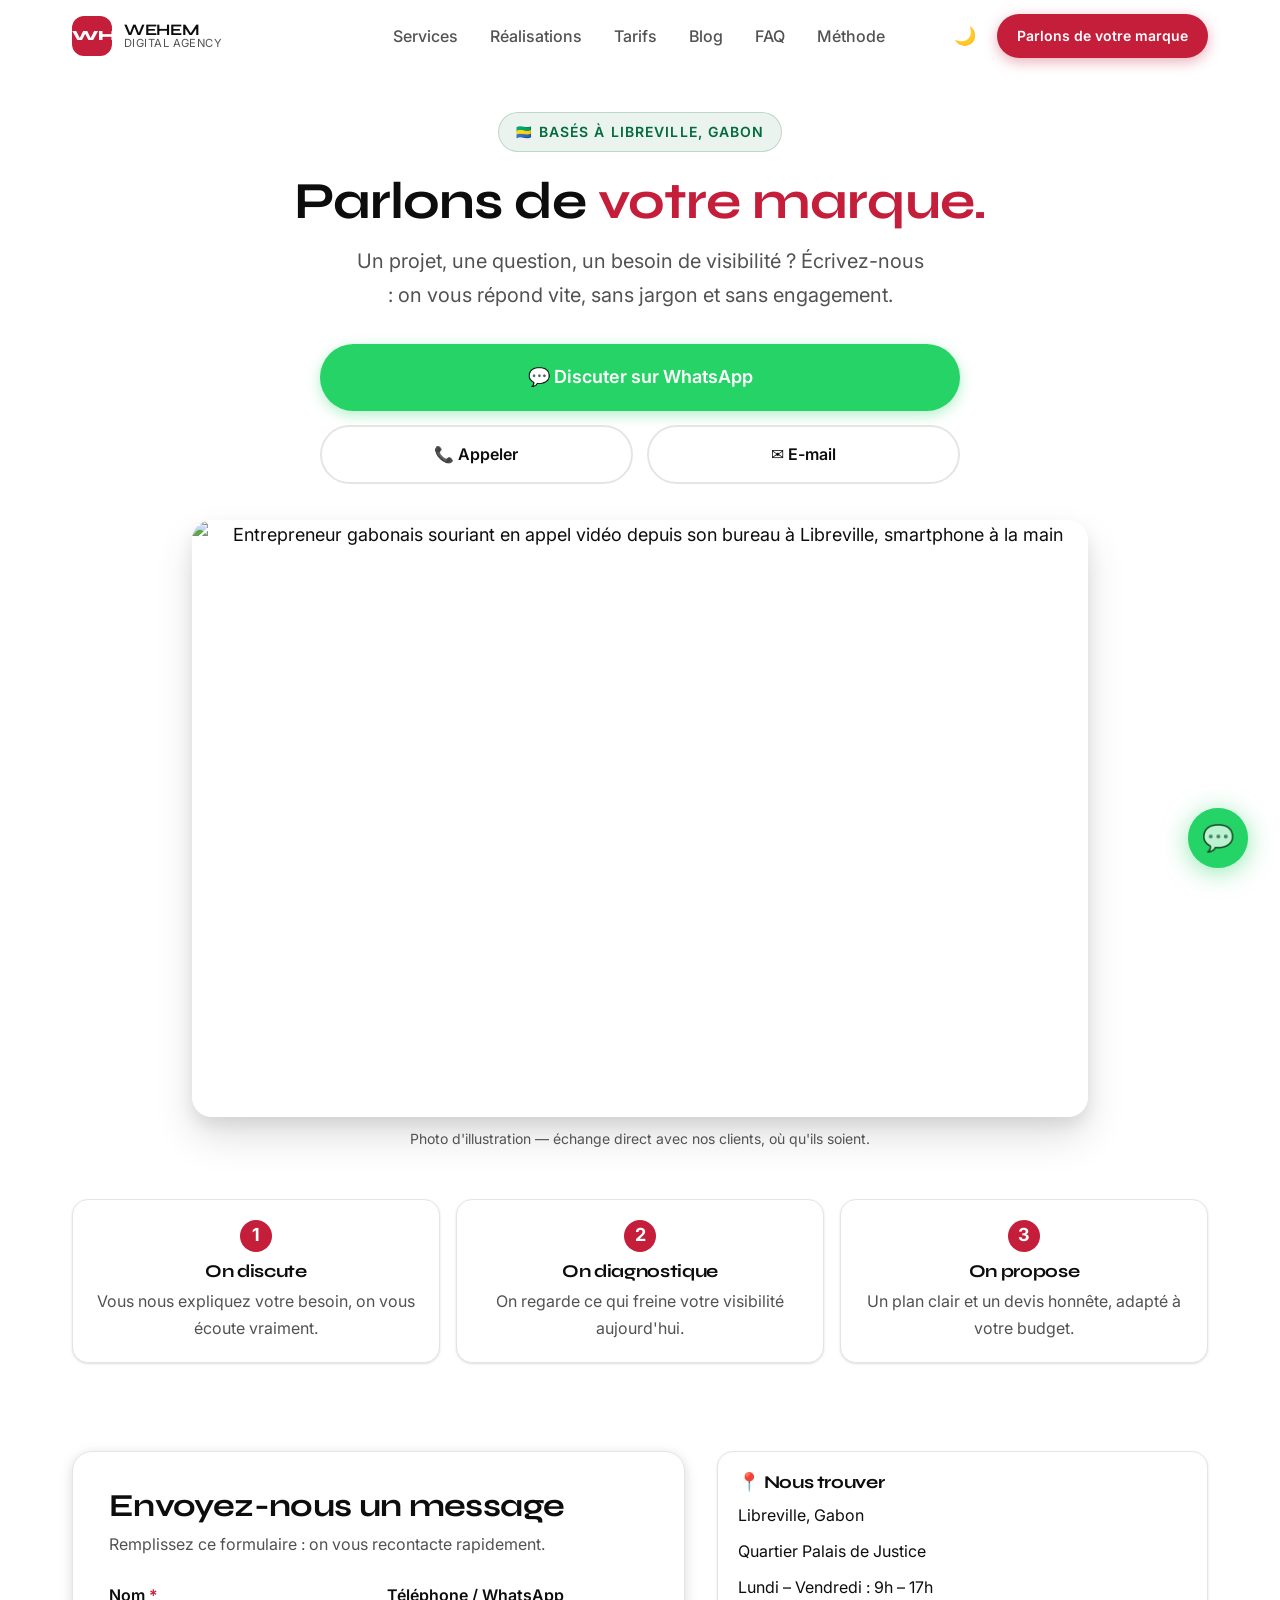
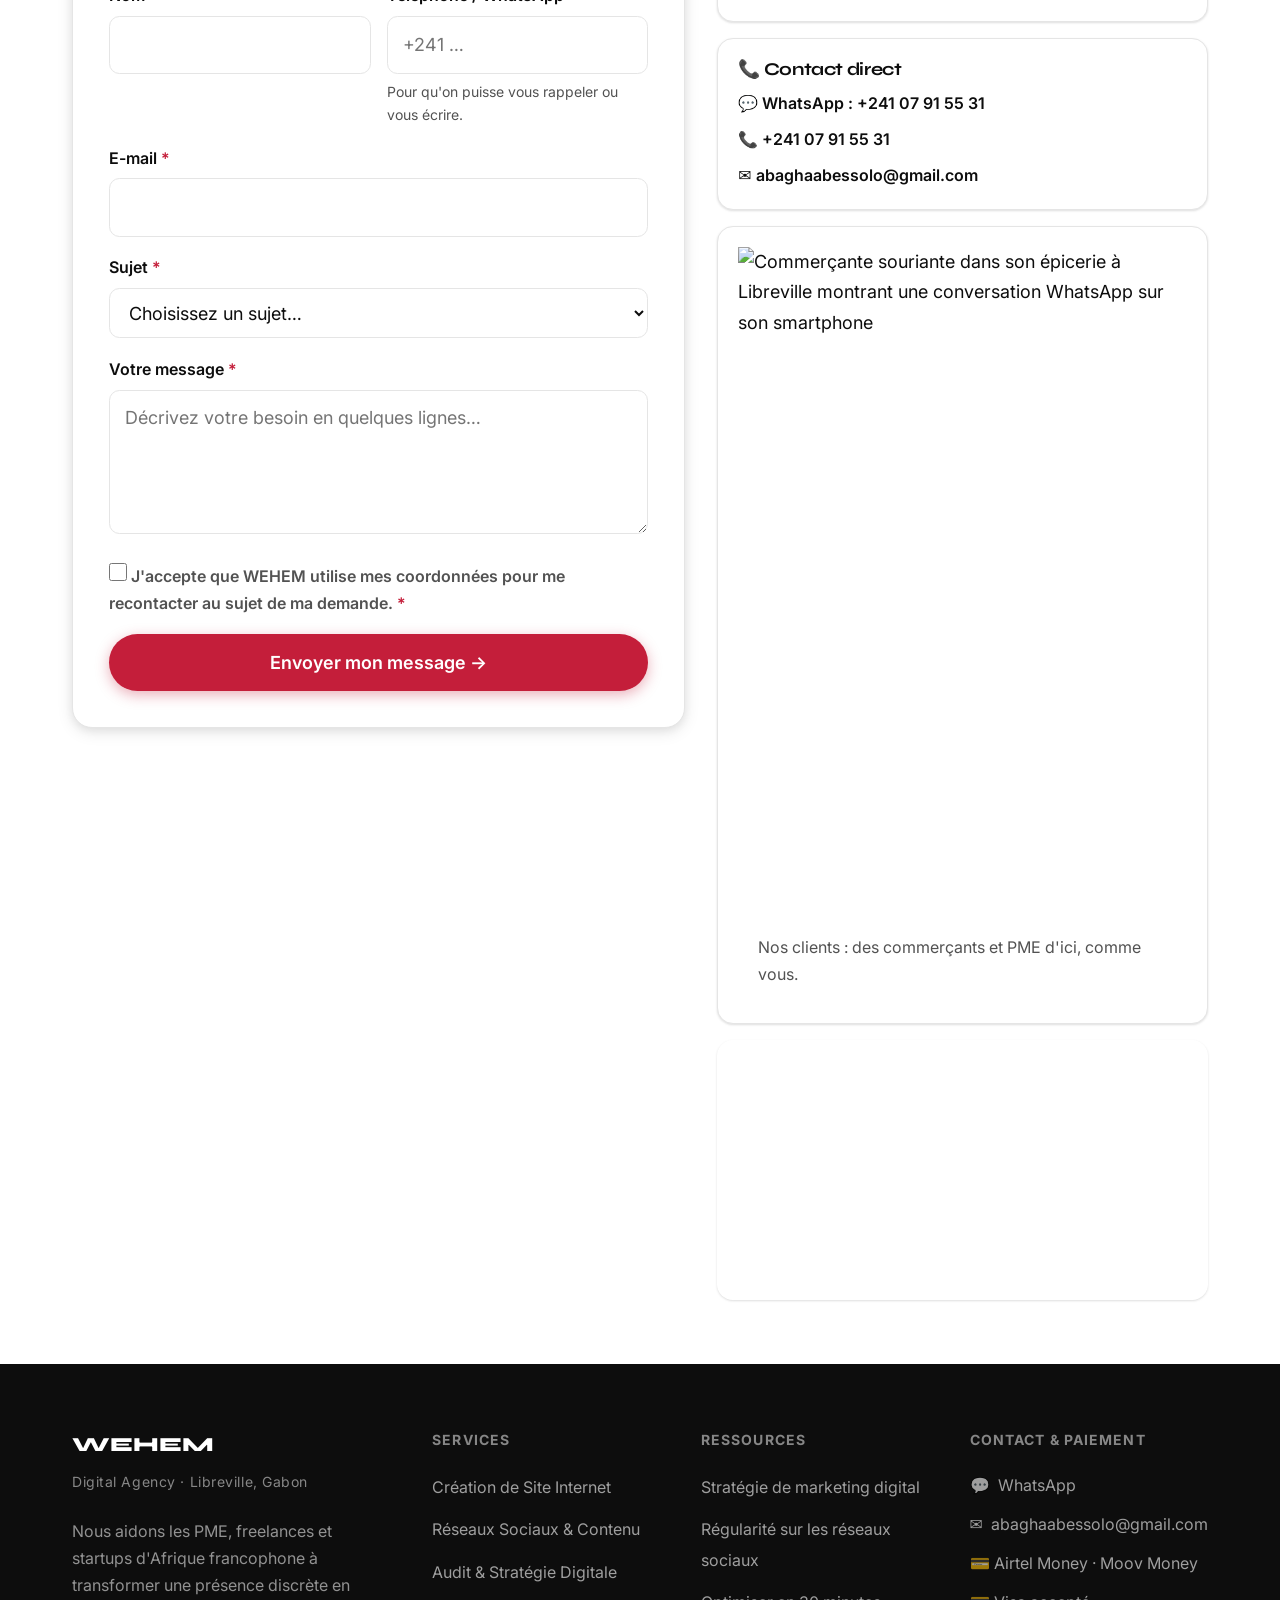
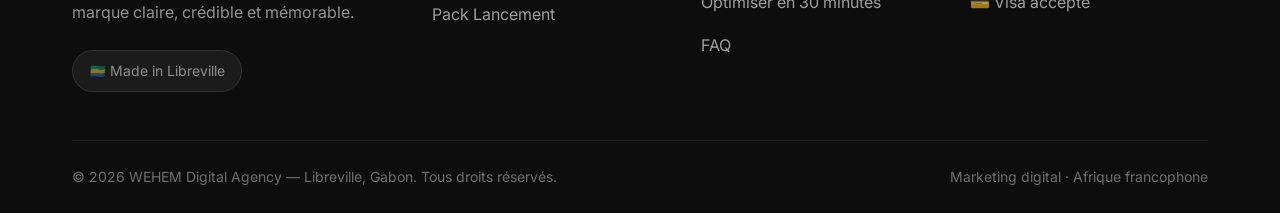
==== contact.html @ 329fc81e "Ajout page contact" ====
<!DOCTYPE html>
<html lang="fr" data-theme="light">
<head>
  <meta charset="UTF-8" />
  <meta name="viewport" content="width=device-width, initial-scale=1, viewport-fit=cover" />
  <meta name="color-scheme" content="light dark" />

  <!-- SEO -->
  <title>Contact — WEHEM Digital Agency · Libreville, Gabon</title>
  <meta name="description" content="Contactez WEHEM Digital Agency à Libreville : WhatsApp, téléphone, e-mail ou formulaire. Parlons de votre marque et de votre visibilité en ligne." />
  <link rel="canonical" href="https://wehem-agency.github.io/contact.html" />

  <!-- Open Graph -->
  <meta property="og:type" content="website" />
  <meta property="og:url" content="https://wehem-agency.github.io/contact.html" />
  <meta property="og:title" content="Contact — WEHEM Digital Agency" />
  <meta property="og:description" content="WhatsApp, téléphone, e-mail ou formulaire : parlons de votre marque. Libreville, Gabon." />
  <meta property="og:image" content="https://wehem-agency.github.io/images/hero-accueil.png" />

  <!-- Polices + feuille de style commune du site -->
  <link href="https://fonts.googleapis.com/css2?family=Syne:wght@700;800&family=Inter:wght@400;500;600&display=swap" rel="stylesheet" />
  <link rel="stylesheet" href="assets/css/main.css" />

  <!-- Styles spécifiques à la page contact (complètent main.css, mobile d'abord) -->
  <style>
    /* Utilitaires */
    .req { color: var(--c-primary); }
    .muted { color: var(--text-muted); }

    /* En-tête de page */
    .contact-hero { padding: 7rem 0 2.5rem; text-align: center; }
    .contact-hero__badge {
      display: inline-flex; align-items: center; gap: .5rem;
      font-size: var(--fs-xs); font-weight: 600; letter-spacing: .08em; text-transform: uppercase;
      color: var(--c-secondary); background: rgba(0,107,60,.08);
      border: 1px solid rgba(0,107,60,.2); border-radius: 999px; padding: .45rem 1rem;
    }
    .contact-hero h1 { font-size: var(--fs-4xl); margin: 1.25rem 0 .75rem; }
    .contact-hero h1 em { color: var(--c-primary); font-style: normal; }
    .contact-hero p { max-width: 36rem; margin: 0 auto; color: var(--text-muted); font-size: var(--fs-lg); }

    /* Actions rapides : WhatsApp d'abord */
    .quick-actions { display: grid; gap: .9rem; margin: 2rem auto 0; max-width: 40rem; }
    .quick-actions .btn { justify-content: center; width: 100%; }
    .quick-actions__row { display: grid; grid-template-columns: 1fr 1fr; gap: .9rem; }

    /* Visuel du hero */
    .contact-hero__visual { margin: 2.25rem auto 0; max-width: 56rem; }
    .contact-hero__visual img {
      width: 100%; height: auto; border-radius: 1.25rem;
      box-shadow: var(--shadow-lg); display: block;
    }
    .contact-hero__visual figcaption {
      margin-top: .6rem; font-size: var(--fs-xs); color: var(--text-muted);
    }

    /* Photo dans la colonne coordonnées */
    .info-photo { overflow: hidden; padding: 0; }
    .info-photo img { width: 100%; height: auto; display: block; }
    .info-photo figcaption { padding: .9rem 1.25rem; font-size: var(--fs-sm); color: var(--text-muted); }

    /* Carte Google Maps */
    .map-embed { border: 0; border-radius: 1rem; overflow: hidden; box-shadow: var(--shadow-sm); }
    .map-embed iframe { width: 100%; height: 260px; border: 0; display: block; }

    /* Étapes après envoi */
    .steps { display: grid; gap: 1rem; margin: 3rem 0 0; }
    .step {
      background: var(--bg-card); border: 1px solid var(--border); border-radius: 1rem;
      padding: 1.25rem; box-shadow: var(--shadow-sm);
    }
    .step__num {
      display: inline-flex; align-items: center; justify-content: center;
      width: 2rem; height: 2rem; border-radius: 50%;
      background: var(--c-primary); color: #fff; font-weight: 700; margin-bottom: .6rem;
    }
    .step h3 { font-size: var(--fs-md); margin-bottom: .35rem; }
    .step p { color: var(--text-muted); font-size: var(--fs-sm); margin: 0; }

    /* Bloc principal : formulaire + coordonnées */
    .contact-grid { display: grid; gap: 2rem; margin: 3rem 0 4rem; }

    .contact-form {
      background: var(--bg-card); border: 1px solid var(--border); border-radius: 1.25rem;
      padding: 1.75rem; box-shadow: var(--shadow-md);
    }
    .contact-form h2 { font-size: var(--fs-2xl); margin-bottom: .4rem; }
    .contact-form > p { color: var(--text-muted); font-size: var(--fs-sm); margin-bottom: 1.5rem; }

    .field { margin-bottom: 1.1rem; }
    .field label { display: block; font-weight: 600; font-size: var(--fs-sm); margin-bottom: .4rem; }
    .field label .req { color: var(--c-primary); }
    .field input, .field select, .field textarea {
      width: 100%; font: inherit; color: var(--text-main);
      background: var(--bg-page); border: 1px solid var(--border); border-radius: .65rem;
      padding: .8rem .95rem;
    }
    .field textarea { min-height: 9rem; resize: vertical; }
    .field input:focus, .field select:focus, .field textarea:focus {
      outline: 2px solid var(--c-primary); outline-offset: 1px; border-color: var(--c-primary);
    }
    .field__hint { font-size: var(--fs-xs); color: var(--text-muted); margin-top: .35rem; }
    .field__error { font-size: var(--fs-xs); color: var(--c-primary); margin-top: .35rem; display: none; }
    .field--invalid input, .field--invalid select, .field--invalid textarea { border-color: var(--c-primary); }
    .field--invalid .field__error { display: block; }

    .consent { display: flex; gap: .7rem; align-items: flex-start; font-size: var(--fs-sm); color: var(--text-muted); }
    .consent input { width: 1.15rem; height: 1.15rem; margin-top: .15rem; accent-color: var(--c-primary); flex-shrink: 0; }

    .form-status {
      display: none; border-radius: .65rem; padding: .9rem 1rem;
      font-size: var(--fs-sm); margin-bottom: 1.1rem;
    }
    .form-status--ok  { display: block; background: rgba(0,107,60,.08); border: 1px solid rgba(0,107,60,.25); color: var(--c-secondary); }
    .form-status--ko  { display: block; background: rgba(196,30,58,.08); border: 1px solid rgba(196,30,58,.25); color: var(--c-primary); }

    /* Colonne coordonnées */
    .contact-info { display: grid; gap: 1rem; align-content: start; }
    .info-card {
      background: var(--bg-card); border: 1px solid var(--border); border-radius: 1rem;
      padding: 1.25rem; box-shadow: var(--shadow-sm);
    }
    .info-card h3 { font-size: var(--fs-md); margin-bottom: .6rem; }
    .info-card ul { list-style: none; padding: 0; margin: 0; display: grid; gap: .55rem; font-size: var(--fs-sm); }
    .info-card a { color: var(--text-main); font-weight: 600; }
    .info-card .muted { color: var(--text-muted); }

    /* Conteneur vidéo 16/9 (optionnel) */
    .video-embed { position: relative; width: 100%; aspect-ratio: 16 / 9; border-radius: 1rem; overflow: hidden; background: var(--c-dark); }
    .video-embed iframe { position: absolute; inset: 0; width: 100%; height: 100%; border: 0; }

    /* Tablette et desktop */
    @media (min-width: 768px) {
      .steps { grid-template-columns: repeat(3, 1fr); }
      .contact-grid { grid-template-columns: 1.25fr 1fr; align-items: start; }
      .contact-form { padding: 2.25rem; }
      .field--2col { display: grid; grid-template-columns: 1fr 1fr; gap: 1rem; }
    }
  </style>
</head>
<body>

  <!-- Accessibilité -->
  <a href="#main" class="skip-link">Aller au contenu principal</a>

  <!-- ═══════════ NAVIGATION (identique à l'accueil) ═══════════ -->
  <nav class="nav" role="navigation" aria-label="Navigation principale">
    <div class="nav__inner">

      <a href="index.html" class="nav__logo" aria-label="WEHEM Digital Agency — Accueil">
        <div class="nav__logo-mark" aria-hidden="true">WHM</div>
        <div class="nav__logo-text">
          <span class="nav__logo-name">WEHEM</span>
          <span class="nav__logo-tagline">Digital Agency</span>
        </div>
      </a>

      <ul class="nav__links" role="list">
        <li><a href="index.html#services" class="nav__link">Services</a></li>
        <li><a href="index.html#realisations" class="nav__link">Réalisations</a></li>
        <li><a href="index.html#tarifs" class="nav__link">Tarifs</a></li>
        <li><a href="index.html#blog" class="nav__link">Blog</a></li>
        <li><a href="index.html#faq" class="nav__link">FAQ</a></li>
        <li><a href="index.html#methode" class="nav__link">Méthode</a></li>
      </ul>

      <div class="nav__actions">
        <button class="nav__theme-toggle" aria-label="Mode sombre" title="Changer de thème">🌙</button>
        <a href="contact.html" class="btn btn--primary btn--sm" aria-current="page">Parlons de votre marque</a>
      </div>

      <button class="nav__burger" aria-label="Menu" aria-expanded="false" aria-controls="mobile-menu">
        <span></span><span></span><span></span>
      </button>
    </div>
  </nav>

  <!-- Menu mobile -->
  <div class="nav__mobile" id="mobile-menu" role="dialog" aria-label="Menu mobile">
    <a href="index.html#services" class="nav__mobile-link">Services <span>→</span></a>
    <a href="index.html#realisations" class="nav__mobile-link">Réalisations <span>→</span></a>
    <a href="index.html#tarifs" class="nav__mobile-link">Tarifs <span>→</span></a>
    <a href="index.html#blog" class="nav__mobile-link">Blog <span>→</span></a>
    <a href="index.html#faq" class="nav__mobile-link">FAQ <span>→</span></a>
    <a href="index.html#methode" class="nav__mobile-link">Méthode <span>→</span></a>
    <div style="margin-top:1rem">
      <a href="contact.html" class="btn btn--primary" style="width:100%;justify-content:center" aria-current="page">Parlons de votre marque</a>
    </div>
    <div style="margin-top:1rem">
      <a href="https://wa.me/c/24107915531" class="btn btn--whatsapp" style="width:100%;justify-content:center">💬 WhatsApp direct</a>
    </div>
  </div>

  <main id="main">
    <div class="container">

      <!-- ═══════════ EN-TÊTE ═══════════ -->
      <section class="contact-hero" aria-labelledby="contact-title">
        <span class="contact-hero__badge">🇬🇦 Basés à Libreville, Gabon</span>
        <h1 id="contact-title">Parlons de <em>votre marque.</em></h1>
        <p>
          Un projet, une question, un besoin de visibilité ? Écrivez-nous :
          on vous répond vite, sans jargon et sans engagement.
        </p>

        <!-- Actions rapides : WhatsApp en premier -->
        <div class="quick-actions">
          <a href="https://wa.me/c/24107915531"
             class="btn btn--whatsapp btn--lg" target="_blank" rel="noopener">
            💬 Discuter sur WhatsApp
          </a>
          <div class="quick-actions__row">
            <a href="tel:+24107915531" class="btn btn--outline">📞 Appeler</a>
            <a href="mailto:abaghaabessolo@gmail.com?subject=Contact%20depuis%20le%20site%20WEHEM" class="btn btn--outline">✉️ E-mail</a>
          </div>
        </div>

        <!-- Visuel : échange direct, contexte local -->
        <figure class="contact-hero__visual">
          <img src="images/contact-hero.jpg" alt="Entrepreneur gabonais souriant en appel vidéo depuis son bureau à Libreville, smartphone à la main"
               loading="lazy" width="1280" height="853" />
          <figcaption>Photo d'illustration — échange direct avec nos clients, où qu'ils soient.</figcaption>
        </figure>

        <!-- Ce qui se passe après votre message -->
        <div class="steps" aria-label="Ce qui se passe après votre message">
          <div class="step">
            <span class="step__num" aria-hidden="true">1</span>
            <h3>On discute</h3>
            <p>Vous nous expliquez votre besoin, on vous écoute vraiment.</p>
          </div>
          <div class="step">
            <span class="step__num" aria-hidden="true">2</span>
            <h3>On diagnostique</h3>
            <p>On regarde ce qui freine votre visibilité aujourd'hui.</p>
          </div>
          <div class="step">
            <span class="step__num" aria-hidden="true">3</span>
            <h3>On propose</h3>
            <p>Un plan clair et un devis honnête, adapté à votre budget.</p>
          </div>
        </div>
      </section>

      <!-- ═══════════ FORMULAIRE + COORDONNÉES ═══════════ -->
      <div class="contact-grid">

        <!-- Formulaire -->
        <section class="contact-form" aria-labelledby="form-title">
          <h2 id="form-title">Envoyez-nous un message</h2>
          <p>Remplissez ce formulaire : on vous recontacte rapidement.</p>

          <div class="form-status" id="form-status" role="status" aria-live="polite"></div>

          <!--
            ENVOI DU FORMULAIRE — configuré le 07/10/2026 via Formspree
            (endpoint https://formspree.io/f/mjyggroo, testé OK).
            Pour changer de destinataire : remplace l'URL dans « action » ci-dessous.
          -->
          <form id="contact-form" action="https://formspree.io/f/mjyggroo" method="POST" novalidate>
            <div class="field--2col">
              <div class="field">
                <label for="nom">Nom <span class="req" aria-hidden="true">*</span></label>
                <input type="text" id="nom" name="nom" autocomplete="name" required minlength="2" />
                <p class="field__error">Merci d'indiquer votre nom.</p>
              </div>
              <div class="field">
                <label for="telephone">Téléphone / WhatsApp</label>
                <input type="tel" id="telephone" name="telephone" autocomplete="tel"
                       placeholder="+241 …" pattern="[0-9+ ]{8,20}" />
                <p class="field__hint">Pour qu'on puisse vous rappeler ou vous écrire.</p>
                <p class="field__error">Numéro invalide (chiffres et + uniquement).</p>
              </div>
            </div>

            <div class="field">
              <label for="email">E-mail <span class="req" aria-hidden="true">*</span></label>
              <input type="email" id="email" name="email" autocomplete="email" required />
              <p class="field__error">Merci d'indiquer une adresse e-mail valide.</p>
            </div>

            <div class="field">
              <label for="sujet">Sujet <span class="req" aria-hidden="true">*</span></label>
              <select id="sujet" name="sujet" required>
                <option value="" disabled selected>Choisissez un sujet…</option>
                <option value="diagnostic">Diagnostic gratuit de ma présence en ligne</option>
                <option value="site">Création de site internet</option>
                <option value="reseaux">Gestion réseaux sociaux &amp; contenu</option>
                <option value="google">Fiche Google / référencement local</option>
                <option value="whatsapp">WhatsApp &amp; chatbot IA</option>
                <option value="prospection">Prospection B2B &amp; leads</option>
                <option value="autre">Autre demande</option>
              </select>
              <p class="field__error">Merci de choisir un sujet.</p>
            </div>

            <div class="field">
              <label for="message">Votre message <span class="req" aria-hidden="true">*</span></label>
              <textarea id="message" name="message" required minlength="10"
                        placeholder="Décrivez votre besoin en quelques lignes…"></textarea>
              <p class="field__error">Merci d'écrire au moins quelques mots (10 caractères min.).</p>
            </div>

            <div class="field">
              <label class="consent" for="consentement">
                <input type="checkbox" id="consentement" name="consentement" required />
                <span>J'accepte que WEHEM utilise mes coordonnées pour me recontacter
                au sujet de ma demande. <span class="req" aria-hidden="true">*</span></span>
              </label>
              <p class="field__error">Merci de cocher cette case pour envoyer le formulaire.</p>
            </div>

            <button type="submit" class="btn btn--primary btn--lg" style="width:100%;justify-content:center">
              Envoyer mon message →
            </button>
          </form>
        </section>

        <!-- Coordonnées -->
        <aside class="contact-info" aria-label="Nos coordonnées">

          <div class="info-card">
            <h3>📍 Nous trouver</h3>
            <ul>
              <li>Libreville, Gabon</li>
              <li>Quartier Palais de Justice</li>
              <li>Lundi – Vendredi : 9h – 17h</li>
            </ul>
          </div>

          <div class="info-card">
            <h3>📞 Contact direct</h3>
            <ul>
              <li>💬 <a href="https://wa.me/c/24107915531" target="_blank" rel="noopener">WhatsApp : +241 07 91 55 31</a></li>
              <li>📞 <a href="tel:+24107915531">+241 07 91 55 31</a></li>
              <li>✉️ <a href="mailto:abaghaabessolo@gmail.com">abaghaabessolo@gmail.com</a></li>
            </ul>
          </div>

          <figure class="info-card info-photo">
            <img src="images/contact-commercante.jpg" alt="Commerçante souriante dans son épicerie à Libreville montrant une conversation WhatsApp sur son smartphone"
                 loading="lazy" width="900" height="1350" />
            <figcaption>Nos clients : des commerçants et PME d'ici, comme vous.</figcaption>
          </figure>

          <!-- Carte Google Maps centrée sur le quartier Palais de Justice, Libreville -->
          <div class="map-embed">
            <iframe title="Carte — WEHEM Digital Agency, quartier Palais de Justice, Libreville"
                    src="https://www.google.com/maps?q=Palais+de+Justice,Libreville,Gabon&z=15&output=embed"
                    loading="lazy" referrerpolicy="no-referrer-when-downgrade"
                    allowfullscreen></iframe>
          </div>

          <!--
            [?] VIDÉO DE PRÉSENTATION (optionnel, hébergée sur muse.ai)
            Remplace ce commentaire par le code d'embed fourni par Gaëtan,
            dans un conteneur 16/9. Exemple de structure :
            <div class="video-embed">
              <iframe src="[URL_EMBED_MUSE]" title="Comment WEHEM travaille"
                      loading="lazy" allowfullscreen></iframe>
            </div>
            <p class="field__hint">Résumé : [?] texte de résumé de la vidéo pour le SEO
            et l'accessibilité.</p>
            Pas de lecture automatique avec son. Prévoir une image d'affiche légère.
          -->

        </aside>
      </div>

    </div>
  </main>

  <!-- ═══════════ PIED DE PAGE (identique à l'accueil) ═══════════ -->
  <footer class="footer" role="contentinfo">
    <div class="container">
      <div class="footer__top">

        <div>
          <div class="footer__brand-name">WEHEM</div>
          <div class="footer__brand-tagline">Digital Agency · Libreville, Gabon</div>
          <p class="footer__brand-desc">
            Nous aidons les PME, freelances et startups d'Afrique francophone à transformer une présence discrète en marque claire, crédible et mémorable.
          </p>
          <div class="footer__badge">🇬🇦 Made in Libreville</div>
        </div>

        <div>
          <div class="footer__col-title">Services</div>
          <ul class="footer__links">
            <li><a href="index.html#services" class="footer__link">Création de Site Internet</a></li>
            <li><a href="index.html#services" class="footer__link">Réseaux Sociaux &amp; Contenu</a></li>
            <li><a href="index.html#services" class="footer__link">Audit &amp; Stratégie Digitale</a></li>
            <li><a href="index.html#tarifs" class="footer__link">Pack Lancement</a></li>
          </ul>
        </div>

        <div>
          <div class="footer__col-title">Ressources</div>
          <ul class="footer__links">
            <li><a href="index.html#blog" class="footer__link">Stratégie de marketing digital</a></li>
            <li><a href="index.html#blog" class="footer__link">Régularité sur les réseaux sociaux</a></li>
            <li><a href="index.html#blog" class="footer__link">Optimiser en 30 minutes</a></li>
            <li><a href="index.html#faq" class="footer__link">FAQ</a></li>
          </ul>
        </div>

        <div>
          <div class="footer__col-title">Contact &amp; Paiement</div>
          <div class="footer__payments">
            <div class="footer__payment-item">💬 <a href="https://wa.me/c/24107915531" class="footer__link">WhatsApp</a></div>
            <div class="footer__payment-item">✉️ <a href="mailto:abaghaabessolo@gmail.com" class="footer__link">abaghaabessolo@gmail.com</a></div>
            <div class="footer__payment-item">💳 Airtel Money · Moov Money</div>
            <div class="footer__payment-item">💳 Visa accepté</div>
          </div>
        </div>

      </div>

      <div class="footer__bottom">
        <span>© 2026 WEHEM Digital Agency — Libreville, Gabon. Tous droits réservés.</span>
        <span>Marketing digital · Afrique francophone</span>
      </div>
    </div>
  </footer>

  <!-- WhatsApp sticky -->
  <a
    href="https://wa.me/c/24107915531"
    class="wa-sticky"
    target="_blank" rel="noopener"
    aria-label="Discuter sur WhatsApp"
  >💬</a>

  <script src="assets/js/app.js" defer></script>

  <!-- Validation du formulaire : messages d'erreur clairs, sans dépendance -->
  <script>
    (function () {
      var form = document.getElementById('contact-form');
      var status = document.getElementById('form-status');
      if (!form) return;

      // Affiche / masque l'erreur d'un champ
      function setInvalid(field, invalid) {
        field.classList.toggle('field--invalid', invalid);
        var input = field.querySelector('input, select, textarea');
        if (input) input.setAttribute('aria-invalid', invalid ? 'true' : 'false');
      }

      // Vérifie un champ avec l'API de validation native
      function checkField(field) {
        var input = field.querySelector('input, select, textarea');
        if (!input) return true;
        var ok = input.checkValidity();
        setInvalid(field, !ok);
        return ok;
      }

      // Validation en direct quand l'utilisateur corrige
      form.querySelectorAll('.field').forEach(function (field) {
        var input = field.querySelector('input, select, textarea');
        if (!input) return;
        input.addEventListener('input', function () { checkField(field); });
        input.addEventListener('change', function () { checkField(field); });
      });

      form.addEventListener('submit', function (e) {
        var fields = Array.prototype.slice.call(form.querySelectorAll('.field'));
        var firstBad = null;
        fields.forEach(function (field) {
          if (!checkField(field) && !firstBad) firstBad = field;
        });

        if (firstBad) {
          // Formulaire invalide : on bloque et on guide l'utilisateur
          e.preventDefault();
          status.className = 'form-status form-status--ko';
          status.textContent = '⚠️ Certains champs sont incomplets ou invalides. Vérifiez les messages en rouge.';
          var input = firstBad.querySelector('input, select, textarea');
          if (input) input.focus();
          return;
        }

        // [?] Si l'endpoint Formspree n'est pas encore configuré, on prévient
        // au lieu d'envoyer vers une URL invalide.
        if (form.action.indexOf('[?]') !== -1) {
          e.preventDefault();
          status.className = 'form-status form-status--ko';
          status.textContent = "⚠️ L'envoi du formulaire n'est pas encore configuré (endpoint Formspree manquant).";
        }
        // Sinon : envoi normal vers Formspree.
      });
    })();
  </script>
</body>
</html>
---- assets/css/main.css ----
/* =============================================
   WEHEM Digital Agency — main.css
   Architecture : Custom Properties → Base →
   Layout → Components → Sections → Utilities → Responsive
   Inspiré des standards des 6 plus grands sites US
   ============================================= */

/* ── 1. CUSTOM PROPERTIES ── */
:root {
  /* Brand */
  --c-primary:    #C41E3A;
  --c-primary-dk: #9B1530;
  --c-secondary:  #006B3C;
  --c-accent:     #F5C518;
  --c-accent-dk:  #D4A916;

  /* Neutrals */
  --c-dark:   #0D0D0D;
  --c-dark-2: #1A1A1A;
  --c-dark-3: #262626;
  --c-mid:    #525252;
  --c-muted:  #A3A3A3;
  --c-light:  #F5F5F5;
  --c-white:  #FFFFFF;

  /* Surface */
  --bg-page:    var(--c-white);
  --bg-alt:     #FAFAF8;
  --bg-card:    var(--c-white);
  --bg-inverse: var(--c-dark);
  --text-main:  var(--c-dark);
  --text-muted: var(--c-mid);
  --text-inv:   var(--c-white);
  --border:     #E5E5E5;
  --shadow-sm:  0 1px 3px rgba(0,0,0,.08), 0 1px 2px rgba(0,0,0,.06);
  --shadow-md:  0 4px 16px rgba(0,0,0,.10), 0 2px 8px rgba(0,0,0,.06);
  --shadow-lg:  0 20px 40px rgba(0,0,0,.12), 0 8px 16px rgba(0,0,0,.08);
  --shadow-xl:  0 32px 64px rgba(0,0,0,.16);

  /* Typography */
  --font-head: 'Syne', system-ui, sans-serif;
  --font-body: 'Inter', system-ui, sans-serif;

  /* Fluid type scale – clamp(min, preferred, max) */
  --fs-xs:   clamp(.75rem,  1.5vw, .875rem);
  --fs-sm:   clamp(.875rem, 1.8vw, 1rem);
  --fs-base: clamp(1rem,    2vw,   1.125rem);
  --fs-lg:   clamp(1.125rem,2.5vw, 1.25rem);
  --fs-xl:   clamp(1.25rem, 3vw,   1.5rem);
  --fs-2xl:  clamp(1.5rem,  4vw,   2rem);
  --fs-3xl:  clamp(1.875rem,5vw,   2.5rem);
  --fs-4xl:  clamp(2.25rem, 6vw,   3.25rem);
  --fs-hero: clamp(2.75rem, 8vw,   5rem);

  /* Spacing */
  --space-1: .25rem;
  --space-2: .5rem;
  --space-3: .75rem;
  --space-4: 1rem;
  --space-5: 1.25rem;
  --space-6: 1.5rem;
  --space-8: 2rem;
  --space-10: 2.5rem;
  --space-12: 3rem;
  --space-16: 4rem;
  --space-20: 5rem;
  --space-24: 6rem;

  /* Layout */
  --max-w: 1200px;
  --gutter: clamp(1rem, 5vw, 2rem);
  --radius-sm: .375rem;
  --radius-md: .75rem;
  --radius-lg: 1.25rem;
  --radius-xl: 2rem;
  --radius-full: 9999px;

  /* Motion */
  --ease-out: cubic-bezier(.22,1,.36,1);
  --ease-in-out: cubic-bezier(.4,0,.2,1);
  --dur-fast: 150ms;
  --dur-base: 300ms;
  --dur-slow: 600ms;

  /* Nav */
  --nav-h: 72px;
}

/* Dark mode */
[data-theme="dark"] {
  --bg-page:   #0D0D0D;
  --bg-alt:    #141414;
  --bg-card:   #1A1A1A;
  --bg-inverse:#F5F5F5;
  --text-main: #F5F5F5;
  --text-muted:#A3A3A3;
  --text-inv:  #0D0D0D;
  --border:    #2A2A2A;
  --shadow-sm: 0 1px 3px rgba(0,0,0,.4);
  --shadow-md: 0 4px 16px rgba(0,0,0,.5);
  --shadow-lg: 0 20px 40px rgba(0,0,0,.6);
}

@media (prefers-color-scheme: dark) {
  :root:not([data-theme="light"]) {
    --bg-page:   #0D0D0D;
    --bg-alt:    #141414;
    --bg-card:   #1A1A1A;
    --bg-inverse:#F5F5F5;
    --text-main: #F5F5F5;
    --text-muted:#A3A3A3;
    --text-inv:  #0D0D0D;
    --border:    #2A2A2A;
    --shadow-sm: 0 1px 3px rgba(0,0,0,.4);
    --shadow-md: 0 4px 16px rgba(0,0,0,.5);
    --shadow-lg: 0 20px 40px rgba(0,0,0,.6);
  }
}

/* ── 2. RESET & BASE ── */
*, *::before, *::after {
  box-sizing: border-box;
  margin: 0;
  padding: 0;
}

html {
  font-size: 16px;
  scroll-behavior: smooth;
  -webkit-text-size-adjust: 100%;
}

body {
  font-family: var(--font-body);
  font-size: var(--fs-base);
  line-height: 1.7;
  color: var(--text-main);
  background: var(--bg-page);
  -webkit-font-smoothing: antialiased;
  overflow-x: hidden;
  transition: background var(--dur-base) var(--ease-in-out),
              color var(--dur-base) var(--ease-in-out);
}

img, video {
  max-width: 100%;
  height: auto;
  display: block;
}

a {
  color: var(--c-primary);
  text-decoration: none;
  transition: color var(--dur-fast);
}

a:hover { color: var(--c-primary-dk); }

h1, h2, h3, h4, h5 {
  font-family: var(--font-head);
  font-weight: 700;
  line-height: 1.15;
  letter-spacing: -.02em;
  color: var(--text-main);
}

ul { list-style: none; }
button { cursor: pointer; border: none; background: none; font-family: inherit; }

/* Skip link (accessibility) */
.skip-link {
  position: fixed;
  top: -100%;
  left: 1rem;
  z-index: 9999;
  padding: .5rem 1rem;
  background: var(--c-primary);
  color: var(--c-white);
  border-radius: var(--radius-md);
  font-weight: 600;
  transition: top var(--dur-fast);
}
.skip-link:focus { top: 1rem; }

/* ── 3. LAYOUT UTILITIES ── */
.container {
  width: 100%;
  max-width: var(--max-w);
  margin-inline: auto;
  padding-inline: var(--gutter);
}

.section {
  padding-block: var(--space-20);
}

.section--alt {
  background: var(--bg-alt);
}

.section__header {
  text-align: center;
  margin-bottom: var(--space-16);
}

.section__tag {
  display: inline-flex;
  align-items: center;
  gap: var(--space-2);
  font-size: var(--fs-xs);
  font-weight: 600;
  letter-spacing: .08em;
  text-transform: uppercase;
  color: var(--c-primary);
  background: rgba(196,30,58,.08);
  padding: var(--space-2) var(--space-4);
  border-radius: var(--radius-full);
  margin-bottom: var(--space-4);
}

.section__title {
  font-size: var(--fs-3xl);
  margin-bottom: var(--space-4);
}

.section__title em {
  font-style: normal;
  color: var(--c-primary);
}

.section__subtitle {
  font-size: var(--fs-lg);
  color: var(--text-muted);
  max-width: 56ch;
  margin-inline: auto;
}

/* Grid helpers */
.grid-2 { display: grid; grid-template-columns: repeat(auto-fit, minmax(min(100%, 26rem), 1fr)); gap: var(--space-8); }
.grid-3 { display: grid; grid-template-columns: repeat(auto-fit, minmax(min(100%, 18rem), 1fr)); gap: var(--space-6); }
.grid-4 { display: grid; grid-template-columns: repeat(auto-fit, minmax(min(100%, 14rem), 1fr)); gap: var(--space-6); }

/* ── 4. BUTTONS ── */
.btn {
  display: inline-flex;
  align-items: center;
  justify-content: center;
  gap: var(--space-2);
  padding: .875rem 1.75rem;
  font-family: var(--font-body);
  font-size: var(--fs-sm);
  font-weight: 600;
  border-radius: var(--radius-full);
  transition: all var(--dur-base) var(--ease-out);
  white-space: nowrap;
  position: relative;
  overflow: hidden;
}

.btn::after {
  content: '';
  position: absolute;
  inset: 0;
  background: rgba(255,255,255,0);
  transition: background var(--dur-fast);
}

.btn:hover::after { background: rgba(255,255,255,.1); }
.btn:active { transform: scale(.98); }

.btn--primary {
  background: var(--c-primary);
  color: var(--c-white);
  box-shadow: 0 4px 14px rgba(196,30,58,.35);
}

.btn--primary:hover {
  background: var(--c-primary-dk);
  box-shadow: 0 6px 20px rgba(196,30,58,.45);
  color: var(--c-white);
  transform: translateY(-2px);
}

.btn--outline {
  background: transparent;
  color: var(--text-main);
  border: 2px solid var(--border);
}

.btn--outline:hover {
  border-color: var(--c-primary);
  color: var(--c-primary);
  transform: translateY(-2px);
}

.btn--ghost {
  background: rgba(255,255,255,.08);
  color: var(--c-white);
  backdrop-filter: blur(8px);
  border: 1px solid rgba(255,255,255,.2);
}

.btn--ghost:hover {
  background: rgba(255,255,255,.16);
  color: var(--c-white);
}

.btn--whatsapp {
  background: #25D366;
  color: var(--c-white);
  box-shadow: 0 4px 14px rgba(37,211,102,.35);
}

.btn--whatsapp:hover {
  background: #20BA5A;
  color: var(--c-white);
  box-shadow: 0 6px 20px rgba(37,211,102,.45);
  transform: translateY(-2px);
}

.btn--sm { padding: .625rem 1.25rem; font-size: var(--fs-xs); }
.btn--lg { padding: 1.125rem 2.25rem; font-size: var(--fs-base); }

/* ── 5. NAVIGATION ── */
.nav {
  position: fixed;
  top: 0;
  left: 0;
  right: 0;
  z-index: 1000;
  height: var(--nav-h);
  display: flex;
  align-items: center;
  transition: all var(--dur-base) var(--ease-in-out);
}

.nav--scrolled {
  background: rgba(255,255,255,.88);
  backdrop-filter: blur(20px) saturate(180%);
  -webkit-backdrop-filter: blur(20px) saturate(180%);
  box-shadow: 0 1px 0 var(--border), var(--shadow-sm);
}

[data-theme="dark"] .nav--scrolled {
  background: rgba(13,13,13,.88);
}

@media (prefers-color-scheme: dark) {
  :root:not([data-theme="light"]) .nav--scrolled {
    background: rgba(13,13,13,.88);
  }
}

.nav__inner {
  display: flex;
  align-items: center;
  gap: var(--space-8);
  width: 100%;
  max-width: var(--max-w);
  margin-inline: auto;
  padding-inline: var(--gutter);
}

.nav__logo {
  display: flex;
  align-items: center;
  gap: var(--space-3);
  text-decoration: none;
  flex-shrink: 0;
}

.nav__logo-mark {
  width: 40px;
  height: 40px;
  background: var(--c-primary);
  border-radius: var(--radius-md);
  display: grid;
  place-items: center;
  font-family: var(--font-head);
  font-weight: 800;
  font-size: .875rem;
  color: var(--c-white);
  letter-spacing: -.03em;
  flex-shrink: 0;
}

.nav__logo-text {
  display: flex;
  flex-direction: column;
  line-height: 1;
}

.nav__logo-name {
  font-family: var(--font-head);
  font-weight: 700;
  font-size: 1rem;
  color: var(--text-main);
  letter-spacing: -.02em;
}

.nav__logo-tagline {
  font-size: .7rem;
  color: var(--text-muted);
  letter-spacing: .04em;
  text-transform: uppercase;
}

.nav__links {
  display: flex;
  align-items: center;
  gap: var(--space-2);
  margin-left: auto;
}

.nav__link {
  font-size: var(--fs-sm);
  font-weight: 500;
  color: var(--text-muted);
  padding: var(--space-2) var(--space-3);
  border-radius: var(--radius-sm);
  transition: all var(--dur-fast);
  text-decoration: none;
}

.nav__link:hover {
  color: var(--text-main);
  background: var(--bg-alt);
}

.nav__actions {
  display: flex;
  align-items: center;
  gap: var(--space-3);
  margin-left: var(--space-4);
}

.nav__theme-toggle {
  width: 40px;
  height: 40px;
  border-radius: var(--radius-full);
  display: grid;
  place-items: center;
  font-size: 1.125rem;
  color: var(--text-muted);
  transition: all var(--dur-fast);
}

.nav__theme-toggle:hover {
  background: var(--bg-alt);
  color: var(--text-main);
}

/* Hamburger */
.nav__burger {
  display: none;
  width: 40px;
  height: 40px;
  border-radius: var(--radius-sm);
  flex-direction: column;
  justify-content: center;
  align-items: center;
  gap: 6px;
  margin-left: auto;
  color: var(--text-main);
}

.nav__burger span {
  display: block;
  width: 22px;
  height: 2px;
  background: currentColor;
  border-radius: 2px;
  transition: all var(--dur-base) var(--ease-out);
  transform-origin: center;
}

.nav__burger.is-open span:nth-child(1) { transform: translateY(8px) rotate(45deg); }
.nav__burger.is-open span:nth-child(2) { opacity: 0; transform: scaleX(0); }
.nav__burger.is-open span:nth-child(3) { transform: translateY(-8px) rotate(-45deg); }

/* Mobile menu */
.nav__mobile {
  display: none;
  position: fixed;
  inset: 0;
  top: var(--nav-h);
  background: var(--bg-page);
  z-index: 999;
  padding: var(--space-8) var(--gutter);
  flex-direction: column;
  gap: var(--space-4);
  border-top: 1px solid var(--border);
  overflow-y: auto;
}

.nav__mobile.is-open { display: flex; }

.nav__mobile-link {
  font-size: var(--fs-lg);
  font-weight: 600;
  color: var(--text-main);
  padding: var(--space-4) 0;
  border-bottom: 1px solid var(--border);
  display: flex;
  justify-content: space-between;
  align-items: center;
}

.nav__mobile-link:hover { color: var(--c-primary); }

/* ── 6. HERO ── */
.hero {
  min-height: 100svh;
  display: flex;
  align-items: center;
  padding-top: var(--nav-h);
  position: relative;
  overflow: hidden;
}

/* Animated gradient background */
.hero::before {
  content: '';
  position: absolute;
  width: 200%;
  height: 200%;
  top: -50%;
  left: -50%;
  background: radial-gradient(ellipse at 30% 50%, rgba(196,30,58,.06) 0%, transparent 60%),
              radial-gradient(ellipse at 80% 20%, rgba(0,107,60,.05) 0%, transparent 55%),
              radial-gradient(ellipse at 60% 80%, rgba(245,197,24,.04) 0%, transparent 50%);
  animation: heroGlow 12s ease-in-out infinite alternate;
  pointer-events: none;
}

@keyframes heroGlow {
  0%   { transform: translate(0, 0) rotate(0deg); }
  33%  { transform: translate(-2%, 1%) rotate(1deg); }
  66%  { transform: translate(1%, -1%) rotate(-.5deg); }
  100% { transform: translate(-1%, 2%) rotate(.75deg); }
}

/* Grid dots */
.hero::after {
  content: '';
  position: absolute;
  inset: 0;
  background-image: radial-gradient(circle, rgba(0,0,0,.06) 1px, transparent 1px);
  background-size: 32px 32px;
  pointer-events: none;
  opacity: .5;
}

[data-theme="dark"] .hero::after,
@media (prefers-color-scheme: dark) {
  :root:not([data-theme="light"]) .hero::after {
    background-image: radial-gradient(circle, rgba(255,255,255,.06) 1px, transparent 1px);
  }
}

.hero__inner {
  position: relative;
  z-index: 1;
  display: grid;
  grid-template-columns: 1fr 1fr;
  align-items: center;
  gap: var(--space-16);
  padding-block: var(--space-20);
}

.hero__badge {
  display: inline-flex;
  align-items: center;
  gap: var(--space-2);
  font-size: var(--fs-xs);
  font-weight: 600;
  letter-spacing: .06em;
  text-transform: uppercase;
  color: var(--c-secondary);
  background: rgba(0,107,60,.08);
  padding: var(--space-2) var(--space-4);
  border-radius: var(--radius-full);
  margin-bottom: var(--space-6);
  border: 1px solid rgba(0,107,60,.15);
}

.hero__badge-dot {
  width: 6px;
  height: 6px;
  background: var(--c-secondary);
  border-radius: 50%;
  animation: pulse 2s ease-in-out infinite;
}

@keyframes pulse {
  0%, 100% { opacity: 1; transform: scale(1); }
  50%       { opacity: .5; transform: scale(.8); }
}

.hero__title {
  font-size: var(--fs-hero);
  font-weight: 800;
  line-height: 1.05;
  letter-spacing: -.03em;
  margin-bottom: var(--space-6);
}

.hero__title em {
  font-style: normal;
  background: linear-gradient(135deg, var(--c-primary) 0%, #FF6B6B 100%);
  -webkit-background-clip: text;
  -webkit-text-fill-color: transparent;
  background-clip: text;
}

.hero__sub {
  font-size: var(--fs-lg);
  color: var(--text-muted);
  line-height: 1.6;
  max-width: 48ch;
  margin-bottom: var(--space-10);
}

.hero__ctas {
  display: flex;
  flex-wrap: wrap;
  gap: var(--space-4);
  margin-bottom: var(--space-12);
}

.hero__stats {
  display: flex;
  gap: var(--space-8);
  padding-top: var(--space-8);
  border-top: 1px solid var(--border);
}

.stat__value {
  font-family: var(--font-head);
  font-size: var(--fs-2xl);
  font-weight: 800;
  color: var(--text-main);
  letter-spacing: -.03em;
  line-height: 1;
}

.stat__label {
  font-size: var(--fs-xs);
  color: var(--text-muted);
  margin-top: var(--space-1);
}

/* Hero visual */
.hero__visual {
  position: relative;
}

.hero__img-wrap {
  position: relative;
  border-radius: var(--radius-xl);
  overflow: hidden;
  box-shadow: var(--shadow-xl);
  aspect-ratio: 4/5;
}

.hero__img-wrap img {
  width: 100%;
  height: 100%;
  object-fit: cover;
  transition: transform .8s var(--ease-out);
}

.hero__img-wrap:hover img { transform: scale(1.04); }

/* Floating card */
.hero__float-card {
  position: absolute;
  background: var(--bg-card);
  border: 1px solid var(--border);
  border-radius: var(--radius-lg);
  padding: var(--space-4);
  box-shadow: var(--shadow-lg);
  display: flex;
  align-items: center;
  gap: var(--space-3);
  backdrop-filter: blur(8px);
  animation: floatY 4s ease-in-out infinite alternate;
}

@keyframes floatY {
  0%   { transform: translateY(0); }
  100% { transform: translateY(-12px); }
}

.hero__float-card--tl {
  top: 10%;
  left: -12%;
  animation-duration: 5s;
}

.hero__float-card--br {
  bottom: 12%;
  right: -10%;
  animation-duration: 4.2s;
  animation-delay: .8s;
}

.hero__float-icon {
  width: 44px;
  height: 44px;
  border-radius: var(--radius-md);
  display: grid;
  place-items: center;
  font-size: 1.25rem;
  flex-shrink: 0;
}

.hero__float-icon--red { background: rgba(196,30,58,.12); }
.hero__float-icon--green { background: rgba(0,107,60,.12); }

.hero__float-label {
  font-size: var(--fs-xs);
  color: var(--text-muted);
  line-height: 1.3;
}

.hero__float-value {
  font-family: var(--font-head);
  font-weight: 700;
  font-size: var(--fs-sm);
  color: var(--text-main);
  line-height: 1;
}

/* Scroll indicator */
.hero__scroll {
  position: absolute;
  bottom: var(--space-8);
  left: 50%;
  transform: translateX(-50%);
  display: flex;
  flex-direction: column;
  align-items: center;
  gap: var(--space-2);
  font-size: var(--fs-xs);
  color: var(--text-muted);
  letter-spacing: .06em;
  text-transform: uppercase;
  animation: fadeUp .6s var(--ease-out) 1s both;
}

.hero__scroll-line {
  width: 1px;
  height: 48px;
  background: linear-gradient(to bottom, var(--c-primary), transparent);
  animation: scrollLine 2s ease-in-out infinite;
}

@keyframes scrollLine {
  0%   { transform: scaleY(0); transform-origin: top; }
  50%  { transform: scaleY(1); transform-origin: top; }
  51%  { transform: scaleY(1); transform-origin: bottom; }
  100% { transform: scaleY(0); transform-origin: bottom; }
}

/* ── 7. TRUST BAR ── */
.trust {
  padding-block: var(--space-8);
  border-top: 1px solid var(--border);
  border-bottom: 1px solid var(--border);
  background: var(--bg-alt);
}

.trust__inner {
  display: flex;
  align-items: center;
  justify-content: center;
  flex-wrap: wrap;
  gap: var(--space-8);
}

.trust__item {
  display: flex;
  align-items: center;
  gap: var(--space-2);
  font-size: var(--fs-sm);
  font-weight: 500;
  color: var(--text-muted);
}

.trust__item-icon {
  font-size: 1.25rem;
}

/* ── 8. SERVICES ── */
.service-card {
  background: var(--bg-card);
  border: 1px solid var(--border);
  border-radius: var(--radius-xl);
  padding: var(--space-8);
  display: flex;
  flex-direction: column;
  gap: var(--space-4);
  transition: all var(--dur-base) var(--ease-out);
  position: relative;
  overflow: hidden;
  cursor: default;
}

.service-card::before {
  content: '';
  position: absolute;
  top: 0;
  left: 0;
  right: 0;
  height: 3px;
  background: linear-gradient(90deg, var(--c-primary), var(--c-accent));
  transform: scaleX(0);
  transform-origin: left;
  transition: transform var(--dur-base) var(--ease-out);
}

.service-card:hover {
  box-shadow: var(--shadow-lg);
  transform: translateY(-4px);
  border-color: transparent;
}

.service-card:hover::before { transform: scaleX(1); }

.service-card__num {
  font-family: var(--font-head);
  font-size: var(--fs-4xl);
  font-weight: 800;
  color: var(--border);
  line-height: 1;
  letter-spacing: -.04em;
  transition: color var(--dur-base);
}

.service-card:hover .service-card__num { color: rgba(196,30,58,.12); }

.service-card__img {
  aspect-ratio: 16/9;
  border-radius: var(--radius-lg);
  overflow: hidden;
}

.service-card__img img {
  width: 100%;
  height: 100%;
  object-fit: cover;
  transition: transform .6s var(--ease-out);
}

.service-card:hover .service-card__img img { transform: scale(1.06); }

.service-card__title {
  font-size: var(--fs-xl);
  font-weight: 700;
}

.service-card__desc {
  font-size: var(--fs-sm);
  color: var(--text-muted);
  line-height: 1.65;
  flex: 1;
}

.service-card__features {
  display: flex;
  flex-direction: column;
  gap: var(--space-2);
}

.service-card__feature {
  display: flex;
  align-items: center;
  gap: var(--space-2);
  font-size: var(--fs-sm);
  color: var(--text-muted);
}

.service-card__feature::before {
  content: '';
  width: 6px;
  height: 6px;
  background: var(--c-secondary);
  border-radius: 50%;
  flex-shrink: 0;
}

.service-card__cta {
  display: inline-flex;
  align-items: center;
  gap: var(--space-2);
  font-size: var(--fs-sm);
  font-weight: 600;
  color: var(--c-primary);
  padding-top: var(--space-4);
  border-top: 1px solid var(--border);
  margin-top: auto;
  transition: gap var(--dur-fast);
}

.service-card:hover .service-card__cta { gap: var(--space-3); }

/* ── 9. PORTFOLIO ── */
.portfolio__filter {
  display: flex;
  justify-content: center;
  flex-wrap: wrap;
  gap: var(--space-2);
  margin-bottom: var(--space-10);
}

.filter-btn {
  font-size: var(--fs-sm);
  font-weight: 500;
  padding: .5rem 1.25rem;
  border-radius: var(--radius-full);
  color: var(--text-muted);
  background: var(--bg-alt);
  border: 1px solid var(--border);
  transition: all var(--dur-fast);
}

.filter-btn.is-active,
.filter-btn:hover {
  background: var(--c-primary);
  color: var(--c-white);
  border-color: var(--c-primary);
}

.portfolio__grid {
  display: grid;
  grid-template-columns: repeat(auto-fit, minmax(min(100%, 22rem), 1fr));
  gap: var(--space-6);
}

.portfolio-card {
  background: var(--bg-card);
  border: 1px solid var(--border);
  border-radius: var(--radius-xl);
  overflow: hidden;
  transition: all var(--dur-base) var(--ease-out);
}

.portfolio-card:hover {
  box-shadow: var(--shadow-lg);
  transform: translateY(-4px);
}

.portfolio-card__thumb {
  aspect-ratio: 16/10;
  overflow: hidden;
  position: relative;
}

.portfolio-card__thumb img {
  width: 100%;
  height: 100%;
  object-fit: cover;
  transition: transform .6s var(--ease-out);
}

.portfolio-card:hover .portfolio-card__thumb img { transform: scale(1.08); }

.portfolio-card__overlay {
  position: absolute;
  inset: 0;
  background: linear-gradient(to top, rgba(0,0,0,.6), transparent);
  opacity: 0;
  transition: opacity var(--dur-base);
  display: flex;
  align-items: flex-end;
  padding: var(--space-6);
}

.portfolio-card:hover .portfolio-card__overlay { opacity: 1; }

.portfolio-card__category {
  font-size: var(--fs-xs);
  font-weight: 600;
  letter-spacing: .06em;
  text-transform: uppercase;
  color: var(--c-accent);
  background: rgba(0,0,0,.4);
  padding: var(--space-1) var(--space-3);
  border-radius: var(--radius-full);
  position: absolute;
  top: var(--space-4);
  left: var(--space-4);
}

.portfolio-card__body {
  padding: var(--space-6);
}

.portfolio-card__title {
  font-size: var(--fs-lg);
  font-weight: 700;
  margin-bottom: var(--space-2);
}

.portfolio-card__desc {
  font-size: var(--fs-sm);
  color: var(--text-muted);
  line-height: 1.6;
}

.portfolio-card__metrics {
  display: flex;
  gap: var(--space-6);
  margin-top: var(--space-4);
  padding-top: var(--space-4);
  border-top: 1px solid var(--border);
}

.portfolio-card__metric-value {
  font-family: var(--font-head);
  font-weight: 700;
  font-size: var(--fs-lg);
  color: var(--c-primary);
}

.portfolio-card__metric-label {
  font-size: var(--fs-xs);
  color: var(--text-muted);
}

/* ── 10. PRICING ── */
.pricing-grid {
  display: grid;
  grid-template-columns: repeat(auto-fit, minmax(min(100%, 22rem), 1fr));
  gap: var(--space-6);
  align-items: start;
}

.pricing-card {
  background: var(--bg-card);
  border: 1px solid var(--border);
  border-radius: var(--radius-xl);
  padding: var(--space-8);
  position: relative;
  transition: all var(--dur-base) var(--ease-out);
}

.pricing-card:hover {
  box-shadow: var(--shadow-lg);
  transform: translateY(-4px);
}

.pricing-card--featured {
  background: var(--c-dark);
  border-color: var(--c-primary);
  color: var(--c-white);
  box-shadow: 0 0 0 1px var(--c-primary), var(--shadow-xl);
}

.pricing-card--featured * { color: var(--c-white); }

.pricing-card__badge {
  position: absolute;
  top: -1px;
  left: 50%;
  transform: translateX(-50%);
  background: var(--c-primary);
  color: var(--c-white);
  font-size: var(--fs-xs);
  font-weight: 700;
  letter-spacing: .06em;
  text-transform: uppercase;
  padding: var(--space-1) var(--space-5);
  border-radius: 0 0 var(--radius-md) var(--radius-md);
}

.pricing-card__name {
  font-size: var(--fs-xs);
  font-weight: 700;
  letter-spacing: .08em;
  text-transform: uppercase;
  color: var(--text-muted);
  margin-bottom: var(--space-3);
}

.pricing-card--featured .pricing-card__name { color: rgba(255,255,255,.6); }

.pricing-card__price {
  font-family: var(--font-head);
  font-size: var(--fs-3xl);
  font-weight: 800;
  letter-spacing: -.03em;
  line-height: 1;
  margin-bottom: var(--space-2);
}

.pricing-card__period {
  font-size: var(--fs-xs);
  color: var(--text-muted);
  margin-bottom: var(--space-6);
}

.pricing-card__desc {
  font-size: var(--fs-sm);
  color: var(--text-muted);
  line-height: 1.6;
  padding-block: var(--space-4);
  border-top: 1px solid var(--border);
  border-bottom: 1px solid var(--border);
  margin-bottom: var(--space-6);
}

.pricing-card--featured .pricing-card__desc {
  border-color: rgba(255,255,255,.15);
  color: rgba(255,255,255,.7);
}

.pricing-card__features {
  display: flex;
  flex-direction: column;
  gap: var(--space-3);
  margin-bottom: var(--space-8);
}

.pricing-card__feature {
  display: flex;
  align-items: center;
  gap: var(--space-3);
  font-size: var(--fs-sm);
}

.pricing-card__feature-icon {
  width: 20px;
  height: 20px;
  background: rgba(0,107,60,.12);
  color: var(--c-secondary);
  border-radius: 50%;
  display: grid;
  place-items: center;
  font-size: .7rem;
  flex-shrink: 0;
}

.pricing-card--featured .pricing-card__feature-icon {
  background: rgba(245,197,24,.15);
  color: var(--c-accent);
}

.pricing-card__old-price {
  text-decoration: line-through;
  color: var(--text-muted);
  font-size: var(--fs-lg);
  font-weight: 400;
  margin-left: var(--space-2);
}

/* ── 11. TESTIMONIALS ── */
.testimonials {
  background: var(--c-dark);
  color: var(--c-white);
}

.testimonials .section__tag {
  color: var(--c-accent);
  background: rgba(245,197,24,.1);
}

.testimonials .section__title { color: var(--c-white); }
.testimonials .section__subtitle { color: rgba(255,255,255,.6); }

.testimonials__grid {
  display: grid;
  grid-template-columns: repeat(auto-fit, minmax(min(100%, 22rem), 1fr));
  gap: var(--space-6);
}

.testimonial-card {
  background: rgba(255,255,255,.06);
  border: 1px solid rgba(255,255,255,.1);
  border-radius: var(--radius-xl);
  padding: var(--space-8);
  transition: all var(--dur-base) var(--ease-out);
}

.testimonial-card:hover {
  background: rgba(255,255,255,.09);
  transform: translateY(-4px);
}

.testimonial-card__stars {
  display: flex;
  gap: var(--space-1);
  color: var(--c-accent);
  font-size: 1.125rem;
  margin-bottom: var(--space-4);
}

.testimonial-card__quote {
  font-size: var(--fs-base);
  line-height: 1.7;
  color: rgba(255,255,255,.85);
  margin-bottom: var(--space-6);
  font-style: italic;
}

.testimonial-card__author {
  display: flex;
  align-items: center;
  gap: var(--space-3);
  padding-top: var(--space-4);
  border-top: 1px solid rgba(255,255,255,.1);
}

.testimonial-card__avatar {
  width: 44px;
  height: 44px;
  border-radius: 50%;
  background: var(--c-primary);
  display: grid;
  place-items: center;
  font-family: var(--font-head);
  font-weight: 700;
  font-size: var(--fs-base);
  color: var(--c-white);
  flex-shrink: 0;
}

.testimonial-card__name {
  font-weight: 600;
  color: var(--c-white);
  font-size: var(--fs-sm);
}

.testimonial-card__role {
  font-size: var(--fs-xs);
  color: rgba(255,255,255,.5);
}

/* ── 12. BLOG ── */
.blog-card {
  background: var(--bg-card);
  border: 1px solid var(--border);
  border-radius: var(--radius-xl);
  overflow: hidden;
  transition: all var(--dur-base) var(--ease-out);
}

.blog-card:hover {
  box-shadow: var(--shadow-lg);
  transform: translateY(-4px);
}

.blog-card__thumb {
  aspect-ratio: 16/9;
  overflow: hidden;
}

.blog-card__thumb img {
  width: 100%;
  height: 100%;
  object-fit: cover;
  transition: transform .6s var(--ease-out);
}

.blog-card:hover .blog-card__thumb img { transform: scale(1.06); }

.blog-card__body {
  padding: var(--space-6);
}

.blog-card__category {
  font-size: var(--fs-xs);
  font-weight: 700;
  letter-spacing: .06em;
  text-transform: uppercase;
  color: var(--c-primary);
  margin-bottom: var(--space-3);
}

.blog-card__title {
  font-size: var(--fs-xl);
  font-weight: 700;
  margin-bottom: var(--space-3);
  line-height: 1.25;
}

.blog-card__excerpt {
  font-size: var(--fs-sm);
  color: var(--text-muted);
  line-height: 1.65;
  display: -webkit-box;
  -webkit-line-clamp: 3;
  -webkit-box-orient: vertical;
  overflow: hidden;
}

.blog-card__foot {
  display: flex;
  align-items: center;
  justify-content: space-between;
  margin-top: var(--space-5);
  padding-top: var(--space-4);
  border-top: 1px solid var(--border);
}

.blog-card__read-time {
  font-size: var(--fs-xs);
  color: var(--text-muted);
  display: flex;
  align-items: center;
  gap: var(--space-1);
}

.blog-card__link {
  font-size: var(--fs-xs);
  font-weight: 600;
  color: var(--c-primary);
  display: flex;
  align-items: center;
  gap: var(--space-1);
  transition: gap var(--dur-fast);
}

.blog-card:hover .blog-card__link { gap: var(--space-2); }

/* Blog article expand */
.blog-article {
  display: none;
  grid-column: 1 / -1;
  background: var(--bg-alt);
  border: 1px solid var(--border);
  border-radius: var(--radius-xl);
  padding: var(--space-10);
  margin-top: calc(-1 * var(--space-3));
}

.blog-article.is-open { display: block; }

.blog-article__content {
  max-width: 72ch;
  font-size: var(--fs-base);
  line-height: 1.8;
}

.blog-article__content h4 {
  font-size: var(--fs-xl);
  margin-top: var(--space-8);
  margin-bottom: var(--space-3);
}

.blog-article__content p { margin-bottom: var(--space-5); }
.blog-article__content p:last-child { margin-bottom: 0; }

.blog-article__cta {
  background: var(--c-primary);
  border-left: 4px solid var(--c-accent);
  padding: var(--space-5) var(--space-6);
  border-radius: var(--radius-md);
  font-style: italic;
  color: var(--c-white);
  margin-top: var(--space-8);
}

/* ── 13. FAQ ── */
.faq__list {
  max-width: 56rem;
  margin-inline: auto;
  display: flex;
  flex-direction: column;
  gap: var(--space-3);
}

.faq-item {
  background: var(--bg-card);
  border: 1px solid var(--border);
  border-radius: var(--radius-lg);
  overflow: hidden;
  transition: box-shadow var(--dur-base);
}

.faq-item.is-open { box-shadow: var(--shadow-md); }

.faq-item__trigger {
  width: 100%;
  display: flex;
  align-items: center;
  justify-content: space-between;
  gap: var(--space-4);
  padding: var(--space-6);
  text-align: left;
  font-size: var(--fs-base);
  font-weight: 600;
  color: var(--text-main);
  transition: color var(--dur-fast);
}

.faq-item__trigger:hover { color: var(--c-primary); }

.faq-item__icon {
  width: 28px;
  height: 28px;
  border-radius: 50%;
  background: var(--bg-alt);
  display: grid;
  place-items: center;
  flex-shrink: 0;
  color: var(--c-primary);
  transition: transform var(--dur-base) var(--ease-out), background var(--dur-base);
  font-size: 1.25rem;
  font-weight: 300;
  line-height: 1;
}

.faq-item.is-open .faq-item__icon { transform: rotate(45deg); background: var(--c-primary); color: var(--c-white); }

.faq-item__body {
  display: grid;
  grid-template-rows: 0fr;
  transition: grid-template-rows var(--dur-base) var(--ease-out);
}

.faq-item.is-open .faq-item__body { grid-template-rows: 1fr; }

.faq-item__inner {
  overflow: hidden;
}

.faq-item__content {
  padding: 0 var(--space-6) var(--space-6);
  font-size: var(--fs-sm);
  color: var(--text-muted);
  line-height: 1.7;
}

/* ── 14. METHODE / PROCESS ── */
.process__steps {
  display: grid;
  grid-template-columns: repeat(auto-fit, minmax(min(100%, 14rem), 1fr));
  gap: var(--space-6);
  position: relative;
}

.process__steps::before {
  content: '';
  position: absolute;
  top: 28px;
  left: 0;
  right: 0;
  height: 1px;
  background: linear-gradient(90deg, transparent, var(--border), transparent);
}

.process-step {
  text-align: center;
  padding: var(--space-6);
  position: relative;
}

.process-step__num {
  width: 56px;
  height: 56px;
  background: var(--bg-card);
  border: 2px solid var(--border);
  border-radius: 50%;
  display: grid;
  place-items: center;
  font-family: var(--font-head);
  font-size: var(--fs-lg);
  font-weight: 800;
  color: var(--c-primary);
  margin: 0 auto var(--space-5);
  position: relative;
  z-index: 1;
  transition: all var(--dur-base) var(--ease-out);
}

.process-step:hover .process-step__num {
  background: var(--c-primary);
  color: var(--c-white);
  border-color: var(--c-primary);
  box-shadow: 0 0 0 8px rgba(196,30,58,.1);
}

.process-step__title {
  font-size: var(--fs-base);
  font-weight: 700;
  margin-bottom: var(--space-2);
}

.process-step__desc {
  font-size: var(--fs-sm);
  color: var(--text-muted);
  line-height: 1.6;
}

/* ── 15. CONTACT ── */
.contact__grid {
  display: grid;
  grid-template-columns: 1fr 1.3fr;
  gap: var(--space-12);
  align-items: start;
}

.contact__info-title {
  font-size: var(--fs-2xl);
  margin-bottom: var(--space-4);
}

.contact__info-sub {
  color: var(--text-muted);
  font-size: var(--fs-base);
  line-height: 1.7;
  margin-bottom: var(--space-8);
}

.contact__channels {
  display: flex;
  flex-direction: column;
  gap: var(--space-4);
}

.contact__channel {
  display: flex;
  align-items: center;
  gap: var(--space-4);
  padding: var(--space-4);
  background: var(--bg-alt);
  border: 1px solid var(--border);
  border-radius: var(--radius-lg);
  transition: all var(--dur-fast);
  text-decoration: none;
  color: var(--text-main);
}

.contact__channel:hover {
  border-color: var(--c-primary);
  box-shadow: var(--shadow-md);
  color: var(--text-main);
  transform: translateX(4px);
}

.contact__channel-icon {
  width: 44px;
  height: 44px;
  border-radius: var(--radius-md);
  display: grid;
  place-items: center;
  font-size: 1.25rem;
  flex-shrink: 0;
}

.contact__channel-icon--wa  { background: rgba(37,211,102,.12); }
.contact__channel-icon--em  { background: rgba(196,30,58,.1); }
.contact__channel-icon--map { background: rgba(0,107,60,.1); }

.contact__channel-label {
  font-size: var(--fs-xs);
  color: var(--text-muted);
  margin-bottom: 2px;
}

.contact__channel-val {
  font-size: var(--fs-sm);
  font-weight: 600;
}

/* Form */
.contact__form {
  background: var(--bg-card);
  border: 1px solid var(--border);
  border-radius: var(--radius-xl);
  padding: var(--space-8);
  box-shadow: var(--shadow-md);
}

.form-group {
  display: flex;
  flex-direction: column;
  gap: var(--space-2);
  margin-bottom: var(--space-5);
}

.form-group label {
  font-size: var(--fs-sm);
  font-weight: 600;
  color: var(--text-main);
}

.form-group input,
.form-group select,
.form-group textarea {
  font-family: var(--font-body);
  font-size: var(--fs-sm);
  color: var(--text-main);
  background: var(--bg-alt);
  border: 1px solid var(--border);
  border-radius: var(--radius-md);
  padding: .75rem 1rem;
  width: 100%;
  outline: none;
  transition: border-color var(--dur-fast), box-shadow var(--dur-fast);
  -webkit-appearance: none;
}

.form-group input:focus,
.form-group select:focus,
.form-group textarea:focus {
  border-color: var(--c-primary);
  box-shadow: 0 0 0 3px rgba(196,30,58,.12);
  background: var(--bg-card);
}

.form-group textarea { resize: vertical; min-height: 120px; }

.form-row {
  display: grid;
  grid-template-columns: 1fr 1fr;
  gap: var(--space-4);
}

/* ── 16. STICKY WHATSAPP ── */
.wa-sticky {
  position: fixed;
  bottom: var(--space-8);
  right: var(--space-8);
  z-index: 900;
  width: 60px;
  height: 60px;
  border-radius: 50%;
  background: #25D366;
  color: var(--c-white);
  display: grid;
  place-items: center;
  font-size: 1.625rem;
  box-shadow: 0 4px 24px rgba(37,211,102,.5);
  transition: all var(--dur-base) var(--ease-out);
  text-decoration: none;
}

.wa-sticky:hover {
  background: #20BA5A;
  transform: scale(1.12);
  box-shadow: 0 8px 32px rgba(37,211,102,.6);
  color: var(--c-white);
}

.wa-sticky::before {
  content: '';
  position: absolute;
  inset: 0;
  border-radius: 50%;
  background: rgba(37,211,102,.3);
  animation: waRing 2s ease-out infinite;
}

@keyframes waRing {
  0%   { transform: scale(1); opacity: .6; }
  100% { transform: scale(1.7); opacity: 0; }
}

/* ── 17. FOOTER ── */
.footer {
  background: var(--c-dark);
  color: var(--c-white);
  padding-top: var(--space-16);
}

.footer__top {
  display: grid;
  grid-template-columns: 1.4fr 1fr 1fr 1fr;
  gap: var(--space-10);
  padding-bottom: var(--space-12);
  border-bottom: 1px solid rgba(255,255,255,.08);
}

.footer__brand-name {
  font-family: var(--font-head);
  font-size: var(--fs-lg);
  font-weight: 800;
  color: var(--c-white);
  margin-bottom: var(--space-2);
}

.footer__brand-tagline {
  font-size: var(--fs-xs);
  color: rgba(255,255,255,.5);
  letter-spacing: .04em;
  margin-bottom: var(--space-6);
}

.footer__brand-desc {
  font-size: var(--fs-sm);
  color: rgba(255,255,255,.55);
  line-height: 1.7;
  margin-bottom: var(--space-6);
}

.footer__badge {
  display: inline-flex;
  align-items: center;
  gap: var(--space-2);
  font-size: var(--fs-xs);
  color: rgba(255,255,255,.5);
  background: rgba(255,255,255,.06);
  border: 1px solid rgba(255,255,255,.1);
  border-radius: var(--radius-full);
  padding: var(--space-2) var(--space-4);
}

.footer__col-title {
  font-size: var(--fs-xs);
  font-weight: 700;
  letter-spacing: .08em;
  text-transform: uppercase;
  color: rgba(255,255,255,.5);
  margin-bottom: var(--space-5);
}

.footer__links {
  display: flex;
  flex-direction: column;
  gap: var(--space-3);
}

.footer__link {
  font-size: var(--fs-sm);
  color: rgba(255,255,255,.6);
  transition: color var(--dur-fast);
  text-decoration: none;
}

.footer__link:hover { color: var(--c-white); }

.footer__payments {
  display: flex;
  flex-direction: column;
  gap: var(--space-3);
}

.footer__payment-item {
  display: flex;
  align-items: center;
  gap: var(--space-2);
  font-size: var(--fs-sm);
  color: rgba(255,255,255,.6);
}

.footer__bottom {
  display: flex;
  align-items: center;
  justify-content: space-between;
  padding-block: var(--space-6);
  font-size: var(--fs-xs);
  color: rgba(255,255,255,.4);
}

/* ── 18. ANIMATIONS ── */
@keyframes fadeUp {
  from { opacity: 0; transform: translateY(24px); }
  to   { opacity: 1; transform: translateY(0); }
}

@keyframes fadeIn {
  from { opacity: 0; }
  to   { opacity: 1; }
}

.reveal {
  opacity: 0;
  transform: translateY(32px);
  transition: opacity .7s var(--ease-out), transform .7s var(--ease-out);
}

.reveal.is-visible {
  opacity: 1;
  transform: translateY(0);
}

.reveal--delay-1 { transition-delay: .1s; }
.reveal--delay-2 { transition-delay: .2s; }
.reveal--delay-3 { transition-delay: .3s; }
.reveal--delay-4 { transition-delay: .4s; }

@media (prefers-reduced-motion: reduce) {
  *, *::before, *::after {
    animation-duration: .01ms !important;
    transition-duration: .01ms !important;
  }
  .reveal { opacity: 1; transform: none; }
}

/* ── 19. RESPONSIVE ── */
@media (max-width: 1024px) {
  .hero__inner { grid-template-columns: 1fr; text-align: center; }
  .hero__sub { margin-inline: auto; }
  .hero__ctas { justify-content: center; }
  .hero__stats { justify-content: center; }
  .hero__visual { display: none; }
  .footer__top { grid-template-columns: 1fr 1fr; gap: var(--space-8); }
  .contact__grid { grid-template-columns: 1fr; }
}

@media (max-width: 768px) {
  .nav__links, .nav__actions .btn--primary { display: none; }
  .nav__burger { display: flex; }
  .nav__actions { margin-left: auto; }
  .nav__theme-toggle { display: flex; }

  .hero__title { font-size: clamp(2rem, 10vw, 3.5rem); }
  .hero__badge { margin-inline: auto; }

  .footer__top { grid-template-columns: 1fr; }
  .footer__bottom { flex-direction: column; gap: var(--space-2); text-align: center; }

  .form-row { grid-template-columns: 1fr; }

  .wa-sticky { width: 52px; height: 52px; bottom: var(--space-6); right: var(--space-6); font-size: 1.375rem; }

  .process__steps::before { display: none; }
}

@media (max-width: 480px) {
  :root { --nav-h: 64px; }
  .section { padding-block: var(--space-12); }
  .btn--lg { padding: .9rem 1.5rem; }
  .hero__ctas { flex-direction: column; align-items: stretch; }
  .hero__stats { flex-direction: column; gap: var(--space-5); }
}
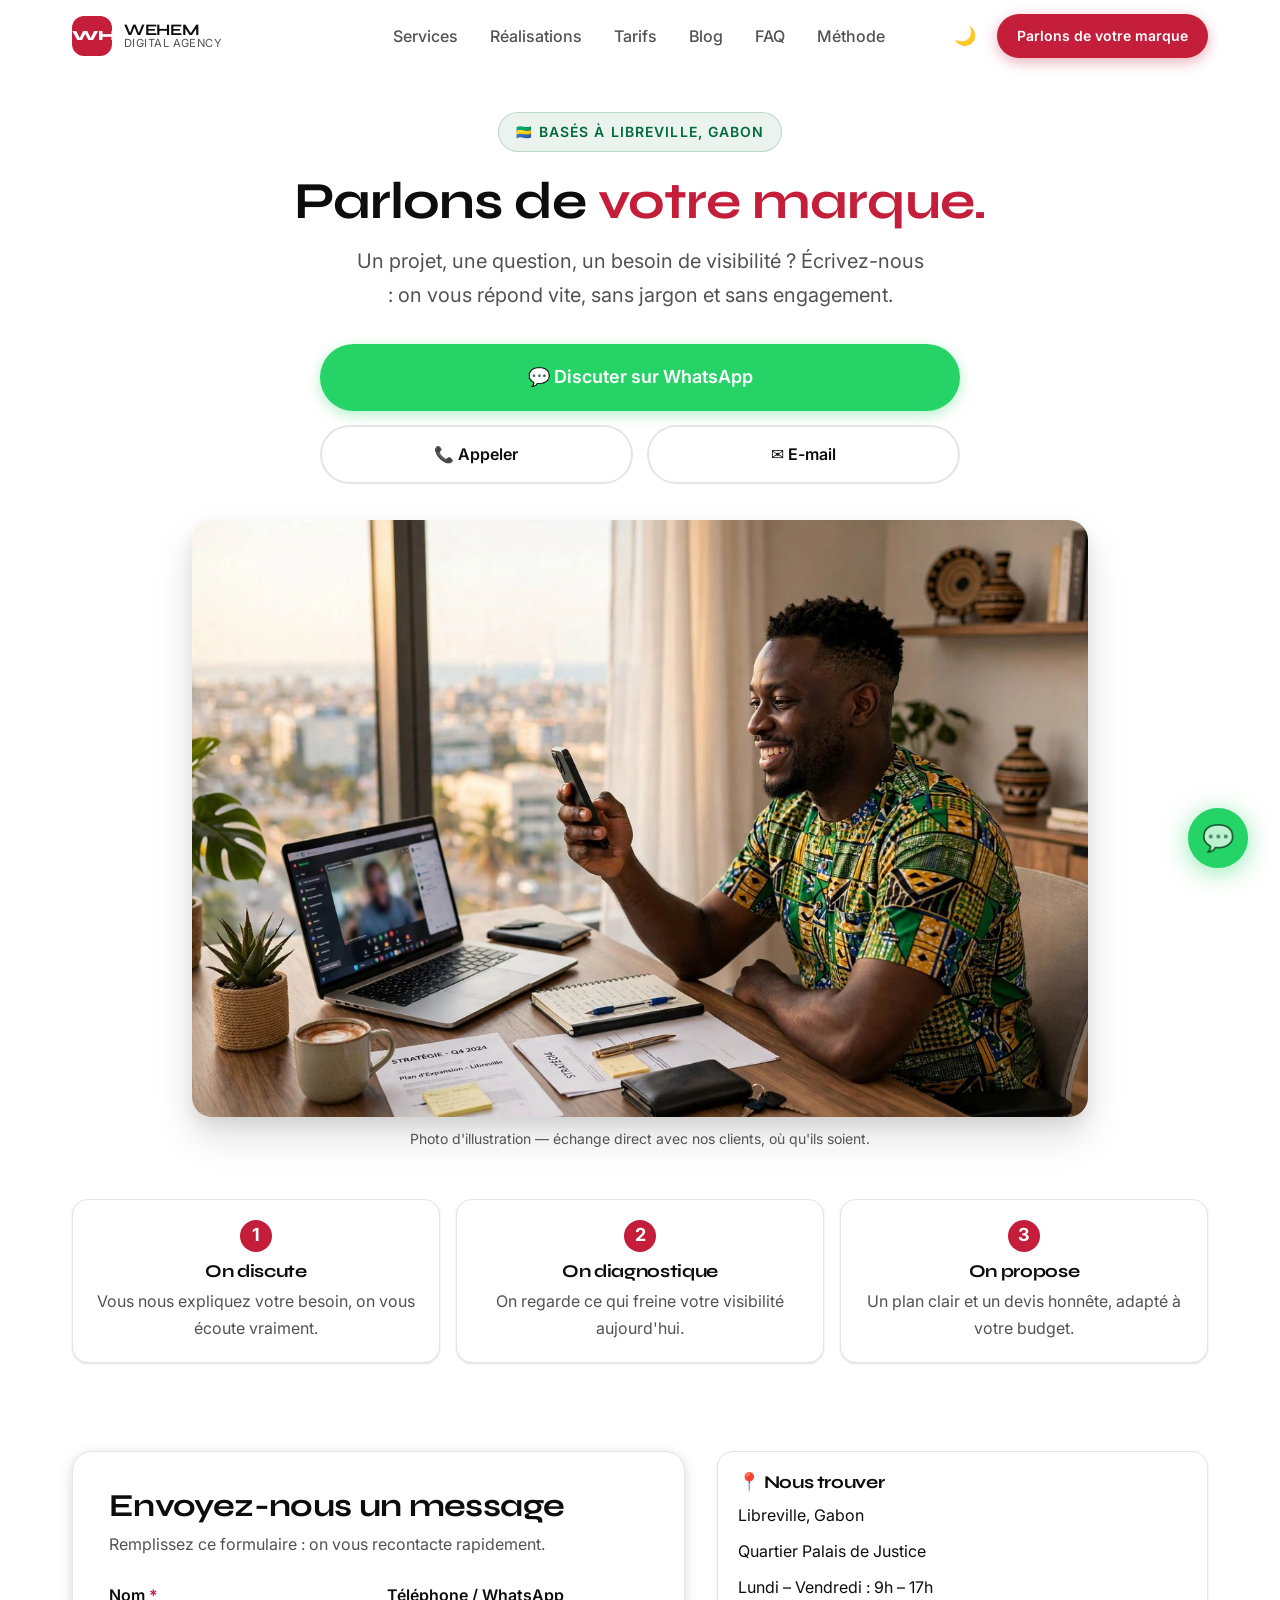
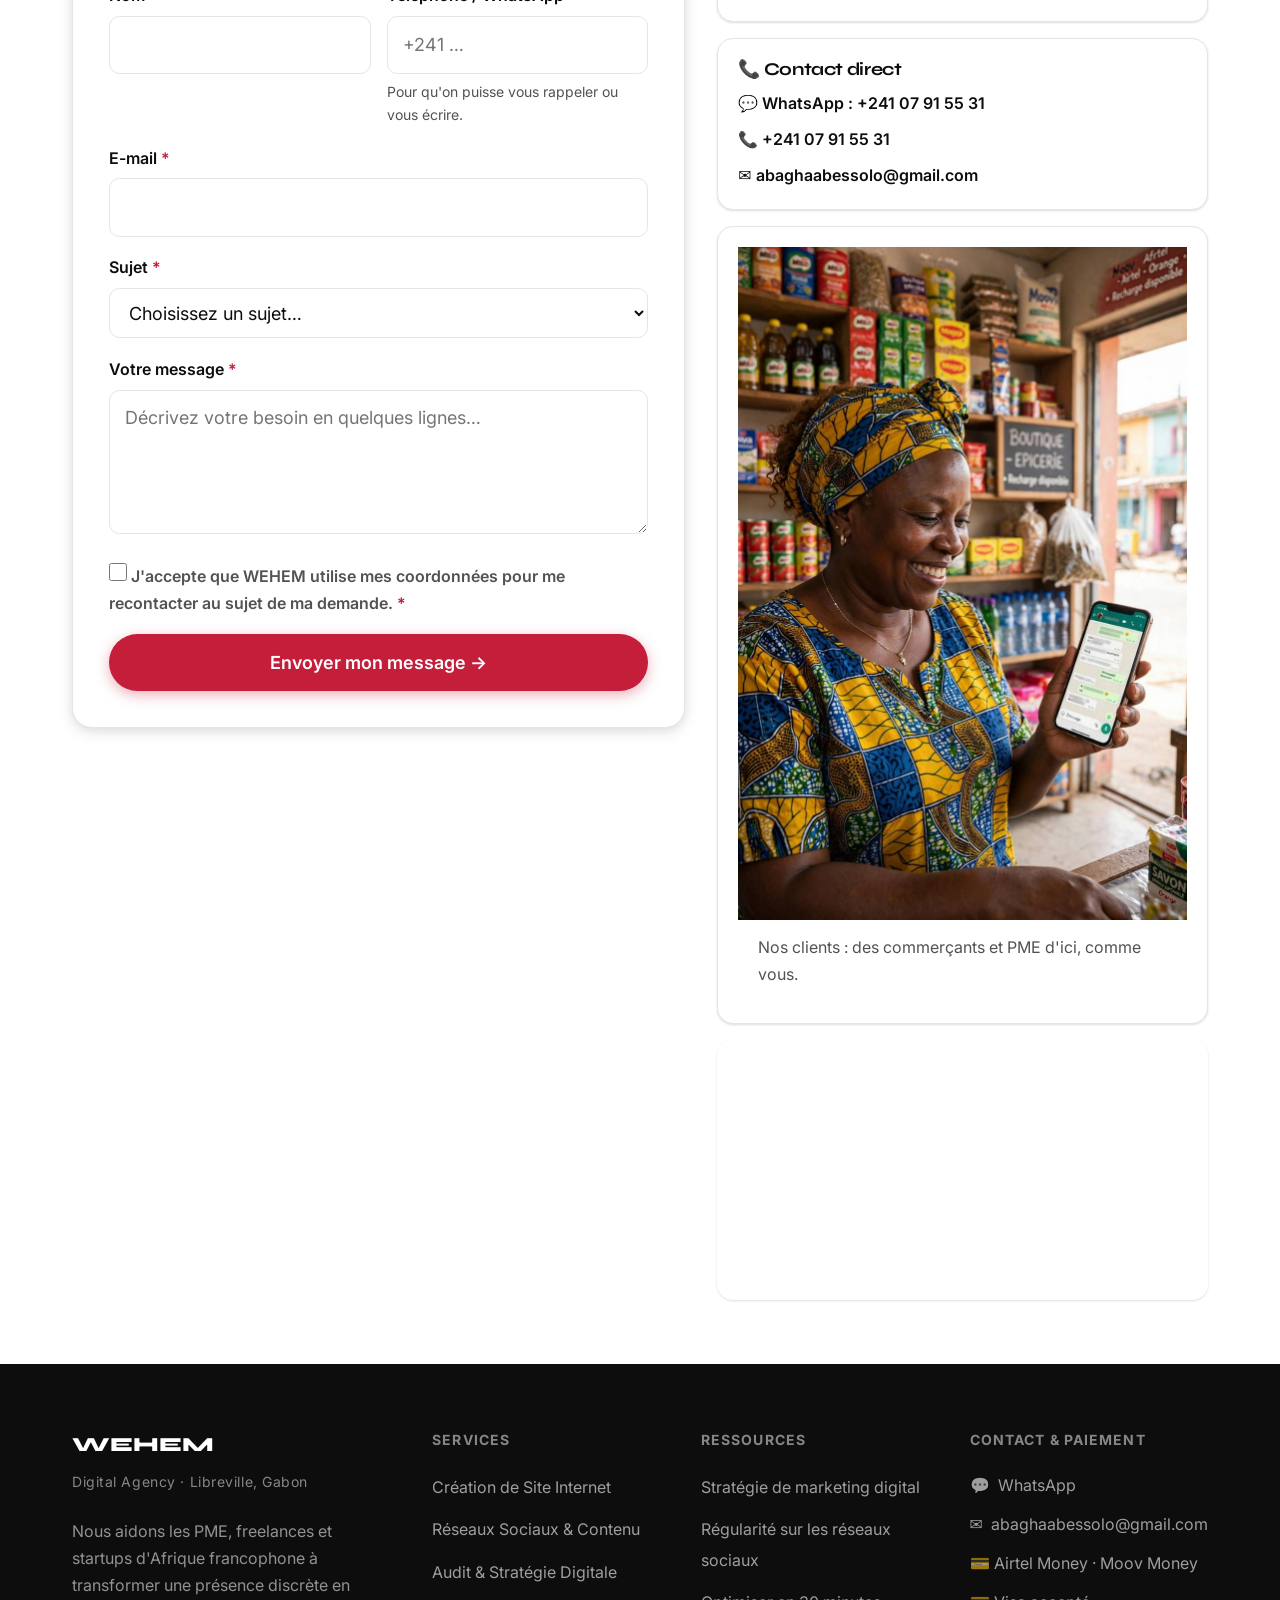
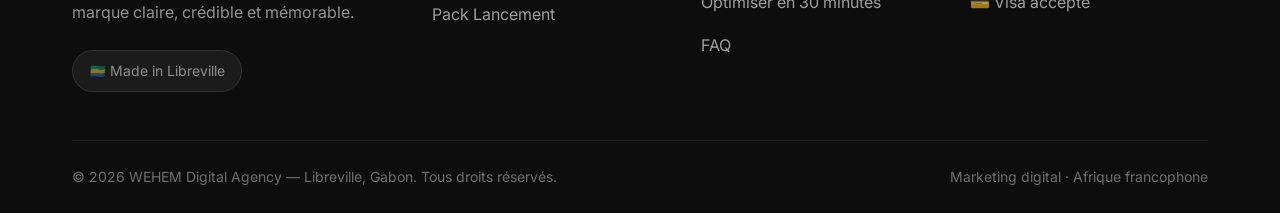
==== commit 583da913: "Ajout Google Tag Manager (GTM-KTLL7LPB)" ====
--- a/contact.html
+++ b/contact.html
@@ -1,6 +1,13 @@
 <!DOCTYPE html>
 <html lang="fr" data-theme="light">
 <head>
+<!-- Google Tag Manager -->
+<script>(function(w,d,s,l,i){w[l]=w[l]||[];w[l].push({'gtm.start':
+new Date().getTime(),event:'gtm.js'});var f=d.getElementsByTagName(s)[0],
+j=d.createElement(s),dl=l!='dataLayer'?'&l='+l:'';j.async=true;j.src=
+'https://www.googletagmanager.com/gtm.js?id='+i+dl;f.parentNode.insertBefore(j,f);
+})(window,document,'script','dataLayer','GTM-KTLL7LPB');</script>
+<!-- End Google Tag Manager -->
   <meta charset="UTF-8" />
   <meta name="viewport" content="width=device-width, initial-scale=1, viewport-fit=cover" />
   <meta name="color-scheme" content="light dark" />
@@ -139,6 +146,10 @@
   </style>
 </head>
 <body>
+<!-- Google Tag Manager (noscript) -->
+<noscript><iframe src="https://www.googletagmanager.com/ns.html?id=GTM-KTLL7LPB"
+height="0" width="0" style="display:none;visibility:hidden"></iframe></noscript>
+<!-- End Google Tag Manager (noscript) -->
 
   <!-- Accessibilité -->
   <a href="#main" class="skip-link">Aller au contenu principal</a>
